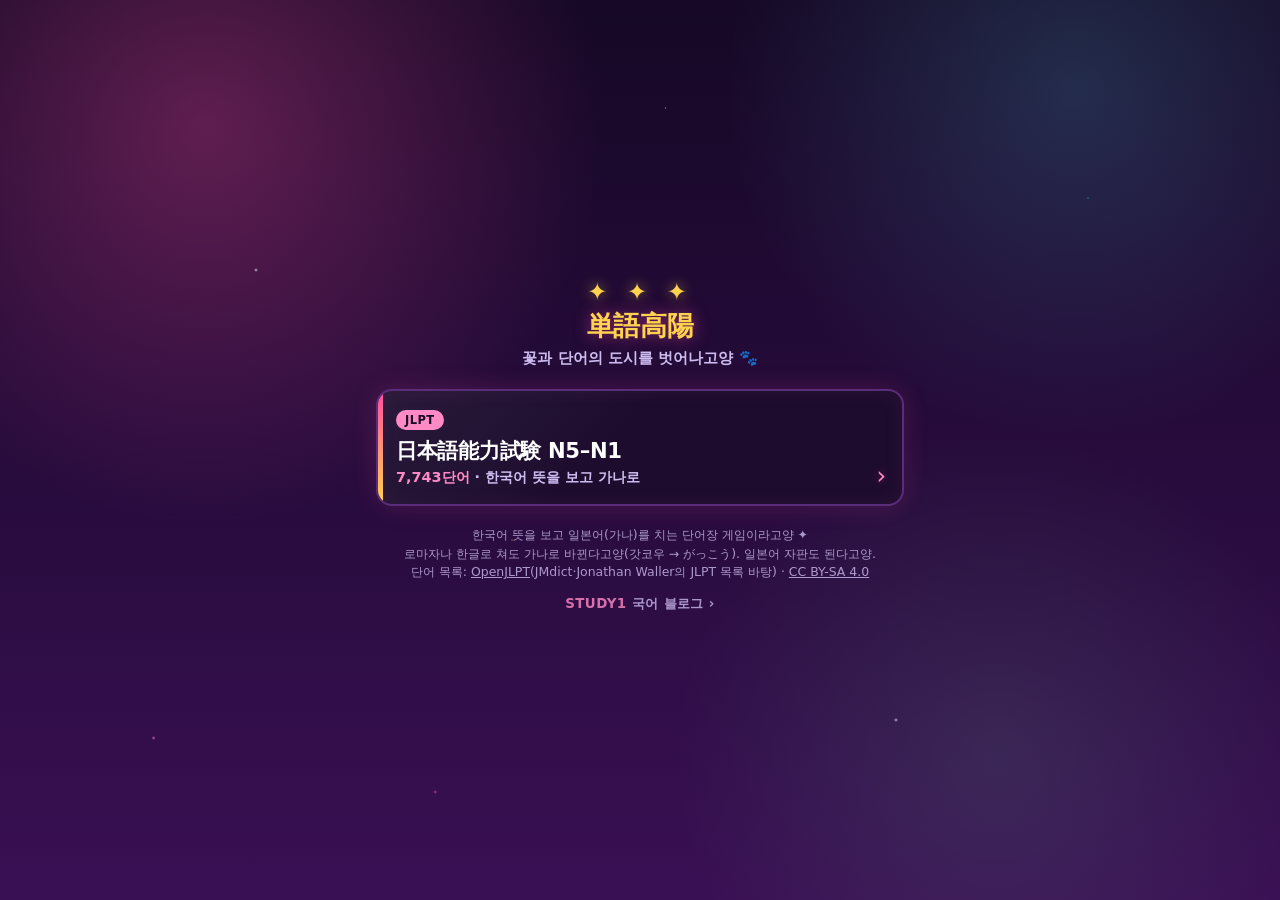
==== index.html @ cb0a9b0e "日本語能力試験: 한글로 친 소리도 가나로(갓코우 → がっこう) Co-Authored-By: Claude Opus 5.5 <noreply@anthropic.com> Claude-Se" ====
<!doctype html>
<html lang="ko">
<head>
<meta charset="utf-8">
<meta name="viewport" content="width=device-width, initial-scale=1, maximum-scale=1, viewport-fit=cover">
<meta name="theme-color" content="#160826">
<title>単語高陽 ✦ 교재 선택</title>
<style>
:root{
  --bg1:#160826; --bg2:#2a0c40; --bg3:#3a1054;
  --ink:#ffffff; --muted:#cdbcef;
  --panel:#1d0c2e; --panel2:#26103a;
  --line:#5a2d7a;
  --pink:#ff4fa3; --pink2:#ff8ac6; --pinkpale:#ffd0e7;
  --cyan:#5ce6ff; --mint:#7cffb2; --gold:#ffd34d; --gold2:#f5b301;
  --radius:16px;
}
*{box-sizing:border-box;-webkit-tap-highlight-color:transparent;}
html,body{height:100%;margin:0;}
body{
  font-family:"Apple SD Gothic Neo","Noto Sans KR","Malgun Gothic",system-ui,sans-serif;
  color:var(--ink);
  /* 한국어는 낱말 단위로 줄을 바꾼다. 없으면 "가리/켜"처럼 낱말 중간에서 끊겨
     폰(390px)에서 해설의 43%가 읽다 걸린다(26.10.08 실측). 칸을 넘칠 만큼 긴 낱말만 쪼갠다. */
  word-break:keep-all;overflow-wrap:break-word;
  background:
    radial-gradient(circle at 16% 14%, rgba(255,79,163,.30), transparent 30%),
    radial-gradient(circle at 84% 10%, rgba(92,230,255,.16), transparent 26%),
    radial-gradient(circle at 78% 84%, rgba(124,255,178,.10), transparent 26%),
    linear-gradient(180deg, var(--bg1) 0%, var(--bg2) 60%, var(--bg3) 100%);
  background-attachment:fixed; overflow-x:hidden; min-height:100dvh;
}
body::before{
  content:"";position:fixed;inset:0;z-index:0;pointer-events:none;
  background-image:
    radial-gradient(2px 2px at 20% 30%,#fff,transparent),
    radial-gradient(2px 2px at 70% 80%,#fff,transparent),
    radial-gradient(1px 1px at 40% 60%,var(--gold),transparent),
    radial-gradient(1px 1px at 85% 22%,var(--cyan),transparent),
    radial-gradient(2px 2px at 12% 82%,var(--pink2),transparent),
    radial-gradient(1px 1px at 52% 12%,#fff,transparent),
    radial-gradient(2px 2px at 34% 88%,var(--pink),transparent);
  opacity:.7;animation:tw 3s steps(2) infinite;
}
@keyframes tw{50%{opacity:.3;}}
.wrap{position:relative;z-index:1;width:min(100%,560px);margin:0 auto;min-height:100dvh;
  display:flex;flex-direction:column;justify-content:center;gap:20px;
  padding:max(28px,env(safe-area-inset-top)) 16px max(28px,env(safe-area-inset-bottom));}
.hero{text-align:center;}
.hero .spark{font-size:1.5rem;letter-spacing:6px;color:var(--gold);
  text-shadow:0 0 14px rgba(255,211,77,.6);}
.hero h1{margin:.25rem 0 .35rem;font-size:1.7rem;line-height:1.18;letter-spacing:-.4px;
  text-shadow:0 0 16px rgba(255,79,163,.5);}
.hero h1 b{color:var(--gold);}
.hero p{margin:0;color:var(--muted);font-size:.95rem;font-weight:600;}
.cards{display:flex;flex-direction:column;gap:15px;}
.card{display:block;text-decoration:none;color:inherit;position:relative;
  border:2px solid var(--line);border-radius:var(--radius);
  background:linear-gradient(135deg,rgba(255,255,255,.06),transparent 45%),var(--panel);
  padding:18px 18px 17px;box-shadow:0 0 26px rgba(255,79,163,.16), inset 0 0 22px rgba(255,138,198,.05);
  transition:transform .15s ease, box-shadow .2s ease, border-color .2s ease;overflow:hidden;}
.card::after{content:"";position:absolute;left:0;top:0;bottom:0;width:5px;}
.card:hover{transform:translateY(-3px);border-color:var(--accent);
  box-shadow:0 8px 30px rgba(0,0,0,.4), 0 0 30px var(--glow);}
.card:active{transform:translateY(0);}
.card .kick{display:inline-block;font-size:.72rem;font-weight:800;letter-spacing:.4px;
  color:#160826;background:var(--accent);padding:3px 9px;border-radius:99px;margin-bottom:9px;}
.card h2{margin:0 0 5px;font-size:1.32rem;line-height:1.15;letter-spacing:-.3px;}
.card .meta{margin:0;color:var(--muted);font-size:.9rem;font-weight:700;}
.card .meta b{color:var(--accent);}
.card .go{position:absolute;right:16px;bottom:14px;font-size:1.5rem;color:var(--accent);
  text-shadow:0 0 10px var(--glow);}
.ksat{--accent:var(--pink2);--glow:rgba(255,79,163,.45);}
.ksat::after{background:linear-gradient(180deg,var(--pink),var(--gold));}
.ebs{--accent:var(--cyan);--glow:rgba(92,230,255,.40);}
.ebs::after{background:linear-gradient(180deg,var(--cyan),var(--mint));}
.gye{--accent:var(--gold);--glow:rgba(255,211,77,.42);}
.gye::after{background:linear-gradient(180deg,var(--gold),var(--pink2));}
.hoe{--accent:var(--mint);--glow:rgba(124,255,178,.42);}
.hoe::after{background:linear-gradient(180deg,var(--mint),var(--cyan));}
.foot{text-align:center;color:var(--muted);font-size:.78rem;opacity:.8;line-height:1.5;}
.foot b{color:var(--pink2);}
.foot .credit{display:block;width:fit-content;margin:4px auto 0;padding:8px 12px;font-size:.84rem;font-weight:800;letter-spacing:.4px;color:inherit;text-decoration:none;}
</style>
</head>
<body>
<div class="wrap">
  <div class="hero">
    <div class="spark">✦ ✦ ✦</div>
    <h1 lang="ja"><b>単語高陽</b></h1>
    <p>꽃과 단어의 도시를 벗어나고양 🐾</p>
  </div>

  <div class="cards">
    <a class="card ksat" href="tangogoyangjlpt.html">
      <span class="kick">JLPT</span>
      <h2 lang="ja">日本語能力試験 N5–N1</h2>
      <p class="meta"><!-- VOCAB_STATS:jlpt:START --><b>7,743단어</b> · 한국어 뜻을 보고 가나로<!-- VOCAB_STATS:jlpt:END --></p>
      <span class="go">›</span>
    </a>
  </div>

  <div class="foot">
    한국어 뜻을 보고 일본어(가나)를 치는 단어장 게임이라고양 ✦<br>
    로마자나 한글로 쳐도 가나로 바뀐다고양(갓코우 → がっこう). 일본어 자판도 된다고양.<br>
    단어 목록: <a href="https://github.com/evanclan/OpenJLPT" target="_blank" rel="noopener" style="color:inherit">OpenJLPT</a>(JMdict·Jonathan Waller의 JLPT 목록 바탕) · <a href="https://creativecommons.org/licenses/by-sa/4.0/" target="_blank" rel="noopener" style="color:inherit">CC BY-SA 4.0</a>
    <a class="credit" href="https://blog.naver.com/study1study" target="_blank" rel="noopener"><b>STUDY1</b> 국어 블로그 ›</a>
  </div>
</div>
</body>
</html>
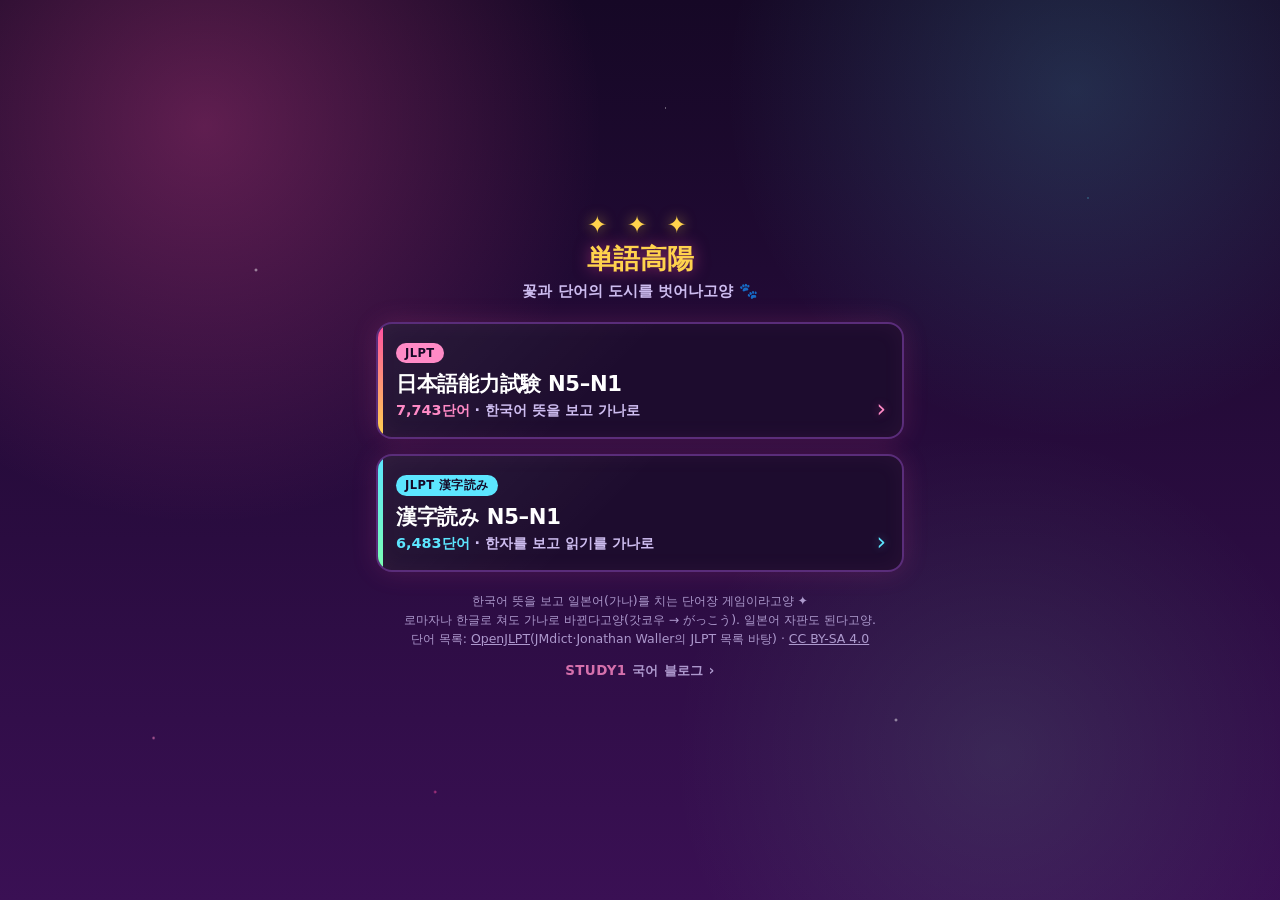
==== commit f689e751: "漢字読み 과정: 한자 보고 읽기(6,483카드), 교재 선택에서 고름, 진도 따로 Co-Authored-By: Claude Opus 5.5 <noreply@anthropic.com" ====
--- a/index.html
+++ b/index.html
@@ -98,6 +98,13 @@
       <p class="meta"><!-- VOCAB_STATS:jlpt:START --><b>7,743단어</b> · 한국어 뜻을 보고 가나로<!-- VOCAB_STATS:jlpt:END --></p>
       <span class="go">›</span>
     </a>
+
+    <a class="card ebs" href="tangogoyangyomi.html">
+      <span class="kick">JLPT 漢字読み</span>
+      <h2 lang="ja">漢字読み N5–N1</h2>
+      <p class="meta"><!-- VOCAB_STATS:yomi:START --><b>6,483단어</b> · 한자를 보고 읽기를 가나로<!-- VOCAB_STATS:yomi:END --></p>
+      <span class="go">›</span>
+    </a>
   </div>
 
   <div class="foot">
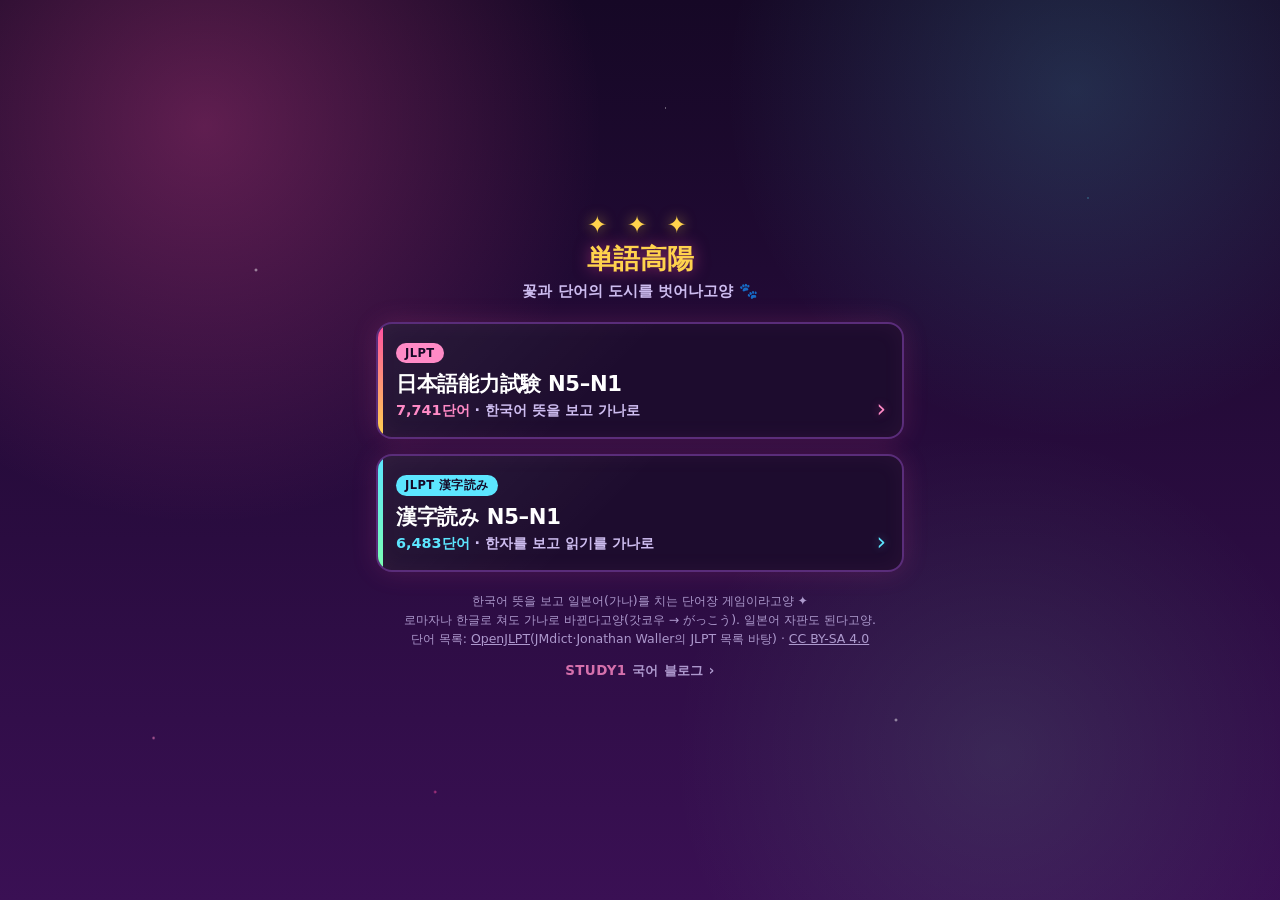
==== commit cd5a65e3: "日本語能力試験·漢字読み: Fable 독립 검수 455카드 반영(카드 번호 잘못 적힌 6건 바로잡음) Co-Authored-By: Claude Opus 5.5 <noreply@ant" ====
--- a/index.html
+++ b/index.html
@@ -95,7 +95,7 @@
     <a class="card ksat" href="tangogoyangjlpt.html">
       <span class="kick">JLPT</span>
       <h2 lang="ja">日本語能力試験 N5–N1</h2>
-      <p class="meta"><!-- VOCAB_STATS:jlpt:START --><b>7,743단어</b> · 한국어 뜻을 보고 가나로<!-- VOCAB_STATS:jlpt:END --></p>
+      <p class="meta"><!-- VOCAB_STATS:jlpt:START --><b>7,741단어</b> · 한국어 뜻을 보고 가나로<!-- VOCAB_STATS:jlpt:END --></p>
       <span class="go">›</span>
     </a>
 
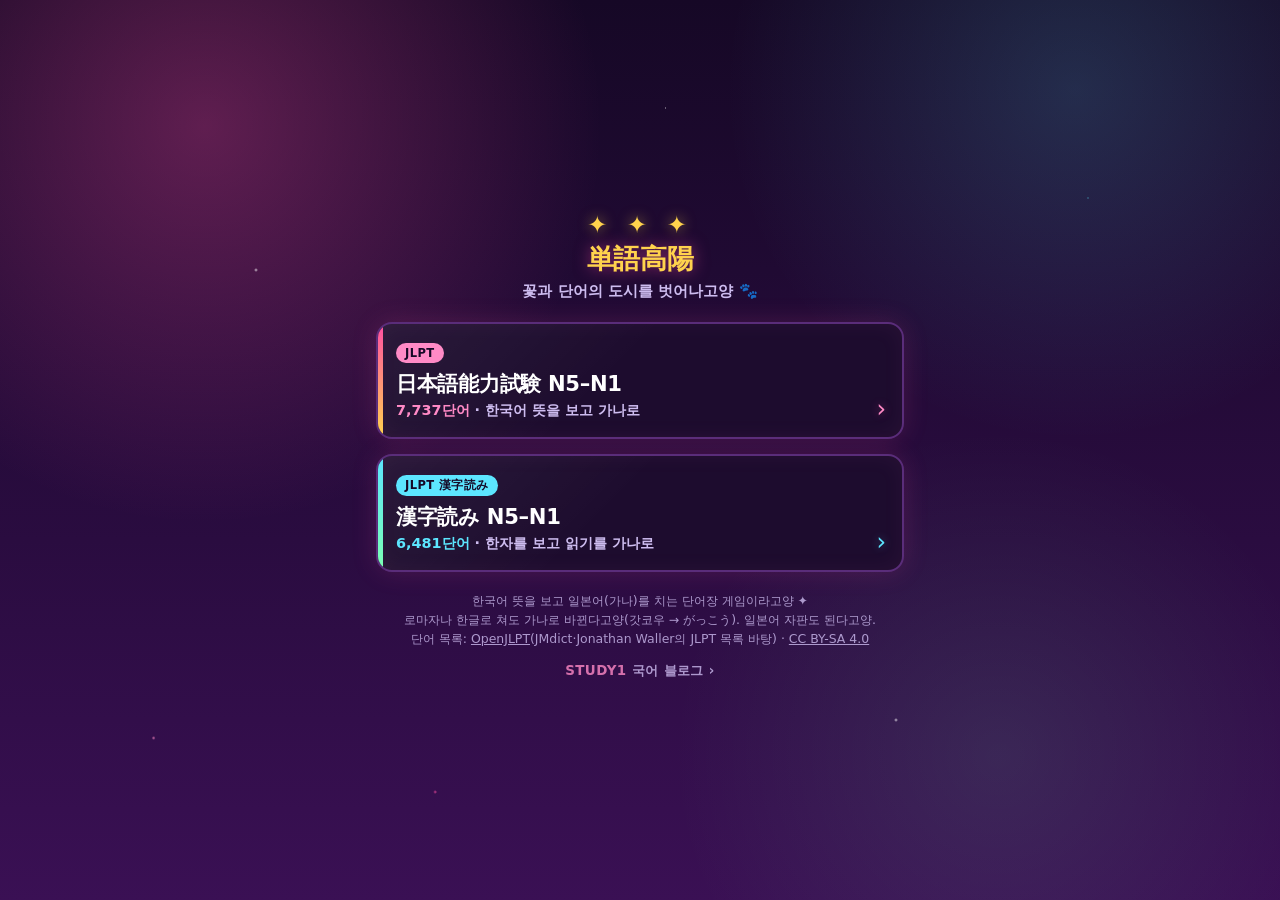
==== commit 3ff284fb: "최종 재검증 반영: 표기 고침으로 생긴 중복 6장 빼기, 否·然も 되살림, 月日·粗 바로잡음 Co-Authored-By: Claude Opus 5.5 <noreply@anthrop" ====
--- a/index.html
+++ b/index.html
@@ -95,14 +95,14 @@
     <a class="card ksat" href="tangogoyangjlpt.html">
       <span class="kick">JLPT</span>
       <h2 lang="ja">日本語能力試験 N5–N1</h2>
-      <p class="meta"><!-- VOCAB_STATS:jlpt:START --><b>7,741단어</b> · 한국어 뜻을 보고 가나로<!-- VOCAB_STATS:jlpt:END --></p>
+      <p class="meta"><!-- VOCAB_STATS:jlpt:START --><b>7,737단어</b> · 한국어 뜻을 보고 가나로<!-- VOCAB_STATS:jlpt:END --></p>
       <span class="go">›</span>
     </a>
 
     <a class="card ebs" href="tangogoyangyomi.html">
       <span class="kick">JLPT 漢字読み</span>
       <h2 lang="ja">漢字読み N5–N1</h2>
-      <p class="meta"><!-- VOCAB_STATS:yomi:START --><b>6,483단어</b> · 한자를 보고 읽기를 가나로<!-- VOCAB_STATS:yomi:END --></p>
+      <p class="meta"><!-- VOCAB_STATS:yomi:START --><b>6,481단어</b> · 한자를 보고 읽기를 가나로<!-- VOCAB_STATS:yomi:END --></p>
       <span class="go">›</span>
     </a>
   </div>
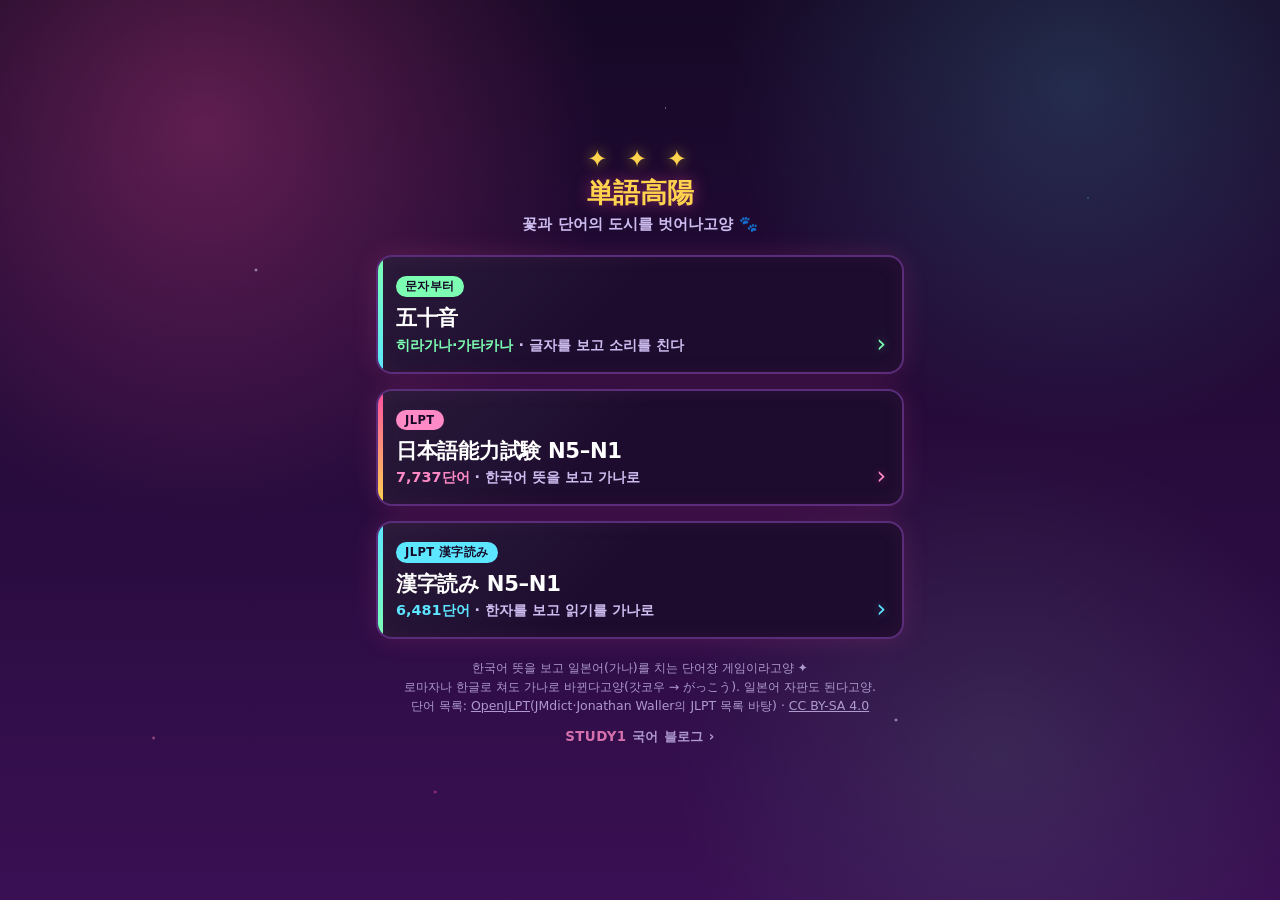
==== commit 634c0687: "五十音(가나 과정): 글자 보고 소리 치기, 히라가나·가타카나 447카드, 교재 선택 맨 앞 / 영신초이 규칙(고양공유) Co-Authored-By: Claude Opus 5.5 " ====
--- a/index.html
+++ b/index.html
@@ -92,6 +92,13 @@
   </div>
 
   <div class="cards">
+    <a class="card hoe" href="tangogoyanggojuon.html">
+      <span class="kick">문자부터</span>
+      <h2 lang="ja">五十音</h2>
+      <p class="meta"><!-- VOCAB_STATS:gojuon:START --><b>히라가나·가타카나</b> · 글자를 보고 소리를 친다<!-- VOCAB_STATS:gojuon:END --></p>
+      <span class="go">›</span>
+    </a>
+
     <a class="card ksat" href="tangogoyangjlpt.html">
       <span class="kick">JLPT</span>
       <h2 lang="ja">日本語能力試験 N5–N1</h2>
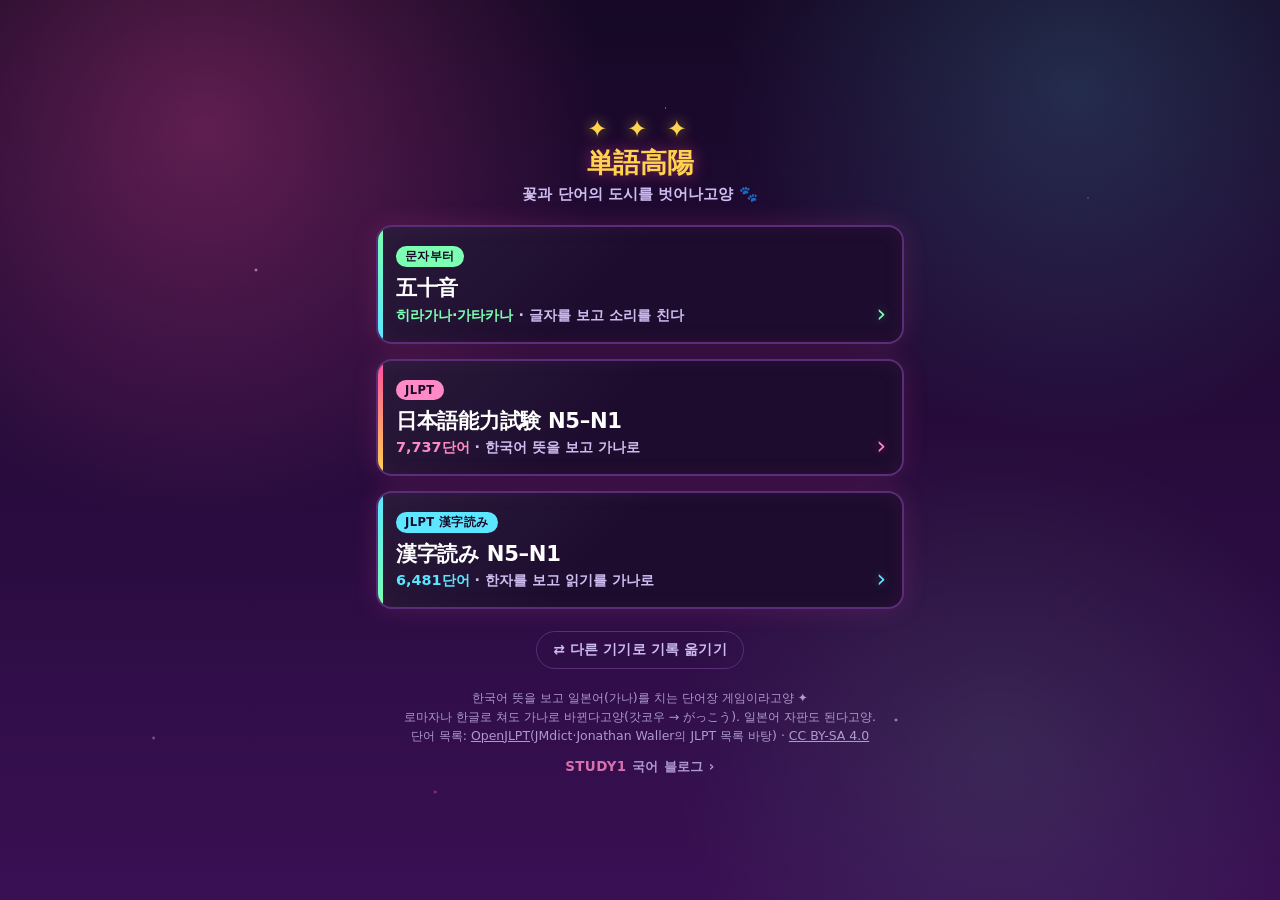
==== commit 829d0980: "교재 선택에 다른 기기로 기록 옮기기(보카고양 것 그대로, 탄고고양 키만) Co-Authored-By: Claude Opus 5.5 <noreply@anthropic.com> Cl" ====
--- a/index.html
+++ b/index.html
@@ -81,6 +81,30 @@
 .foot{text-align:center;color:var(--muted);font-size:.78rem;opacity:.8;line-height:1.5;}
 .foot b{color:var(--pink2);}
 .foot .credit{display:block;width:fit-content;margin:4px auto 0;padding:8px 12px;font-size:.84rem;font-weight:800;letter-spacing:.4px;color:inherit;text-decoration:none;}
+.rt-open{align-self:center;margin:2px auto 0;padding:9px 16px;border:1.5px solid var(--line);border-radius:99px;background:transparent;
+  color:var(--muted);font:inherit;font-size:.86rem;font-weight:800;letter-spacing:.2px;cursor:pointer;}
+.rt-open:hover,.rt-open:focus-visible{border-color:var(--pink2);color:var(--ink);outline:none;}
+body.rt-lock{overflow:hidden;}
+.rt-sheet{position:fixed;inset:0;z-index:20;display:flex;align-items:center;justify-content:center;padding:16px;background:rgba(10,3,18,.72);}
+.rt-sheet[hidden]{display:none;}
+.rt-card{position:relative;width:min(100%,440px);max-height:calc(100dvh - 32px);overflow:auto;border:2px solid var(--line);border-radius:var(--radius);
+  background:var(--panel);padding:20px 18px 16px;box-shadow:0 10px 40px rgba(0,0,0,.5),0 0 26px rgba(255,79,163,.18);word-break:keep-all;}
+.rt-card h2{margin:0 0 8px;font-size:1.2rem;}
+.rt-lead,.rt-note{margin:0 0 14px;color:var(--muted);font-size:.88rem;line-height:1.55;}
+.rt-note{margin:12px 0 0;font-size:.78rem;opacity:.85;}
+.rt-step{display:flex;flex-direction:column;gap:7px;margin-bottom:14px;}
+.rt-step b{font-size:.9rem;color:var(--pink2);}
+.rt-step small{color:var(--muted);font-size:.78rem;line-height:1.45;}
+.rt-btn{display:block;width:100%;padding:12px 14px;border:2px solid var(--pink2);border-radius:12px;background:rgba(255,79,163,.14);
+  color:var(--ink);font:inherit;font-size:.95rem;font-weight:800;text-align:center;cursor:pointer;}
+.rt-btn:hover,.rt-btn:focus-visible{background:rgba(255,79,163,.26);outline:none;}
+.rt-btn.ghost{border-color:var(--line);background:transparent;color:var(--muted);}
+.rt-x{position:absolute;top:8px;right:10px;width:36px;height:36px;border:0;background:transparent;color:var(--muted);font-size:1.5rem;line-height:1;cursor:pointer;}
+.rt-status{min-height:1.2em;margin:4px 0 0;font-size:.88rem;line-height:1.5;}
+.rt-status.ok{color:var(--mint);}
+.rt-status.bad{color:var(--gold);}
+.rt-confirm{display:flex;gap:8px;margin-top:10px;}
+.rt-confirm[hidden]{display:none;}
 </style>
 </head>
 <body>
@@ -114,6 +138,33 @@
     </a>
   </div>
 
+  <!-- RECORD_TRANSFER_UI_START -->
+<button class="rt-open" id="rtOpen" type="button">⇄ 다른 기기로 기록 옮기기</button>
+  <div class="rt-sheet" id="rtSheet" hidden role="dialog" aria-modal="true" aria-labelledby="rtTitle">
+    <div class="rt-card">
+      <button class="rt-x" id="rtClose" type="button" aria-label="닫기">×</button>
+      <h2 id="rtTitle">기록 옮기기</h2>
+      <p class="rt-lead">진도·모아둔 카드는 이 기기의 이 브라우저에만 저장된다고양. 다른 기기에서 이어 하려면 파일로 옮기라고양.</p>
+      <div class="rt-step">
+        <b>① 지금 기기에서</b>
+        <button class="rt-btn" id="rtMake" type="button">기록 파일 만들기</button>
+        <small>카톡 ‘나와의 채팅’처럼 다른 기기에서 열 수 있는 곳으로 보내라고양.</small>
+      </div>
+      <div class="rt-step">
+        <b>② 다른 기기에서</b>
+        <label class="rt-btn" for="rtFile">기록 파일 열기</label>
+        <input id="rtFile" type="file" accept=".json,application/json,text/plain" hidden>
+        <small>덮어쓰지 않고 합친다고양. 두 기기에서 한 것이 다 남는다고양.</small>
+      </div>
+      <p class="rt-status" id="rtStatus" aria-live="polite"></p>
+      <div class="rt-confirm" id="rtConfirm" hidden>
+        <button class="rt-btn" id="rtMerge" type="button">합치기</button>
+        <button class="rt-btn ghost" id="rtCancel" type="button">그만두기</button>
+      </div>
+      <p class="rt-note">카톡 안에서 연 화면과 사파리·크롬은 같은 폰이어도 기록이 따로라고양.</p>
+    </div>
+  </div>
+
   <div class="foot">
     한국어 뜻을 보고 일본어(가나)를 치는 단어장 게임이라고양 ✦<br>
     로마자나 한글로 쳐도 가나로 바뀐다고양(갓코우 → がっこう). 일본어 자판도 된다고양.<br>
@@ -121,5 +172,199 @@
     <a class="credit" href="https://blog.naver.com/study1study" target="_blank" rel="noopener"><b>STUDY1</b> 국어 블로그 ›</a>
   </div>
 </div>
+<script id="record-transfer">
+/* RECORD_TRANSFER_START */
+var RT_CONFIG={"game": "탄고고양", "app": "tangogoyang-records", "prefix": "tangogoyang-", "skip": [], "target": "index.html", "kinds": {"progress": "^tangogoyang-(kana-|yomi-)?seoul-v1$", "saved": "-saved-cards-v1$", "learned": "^tangogoyang-(kana-|yomi-)?learned-words-v1$", "missed": "^tangogoyang-(kana-|yomi-)?missed-words-v1$", "milestone": "^tangogoyang-(kana-|yomi-)?milestone-v1$", "paceMeta": "^tangogoyang-(kana-|yomi-)?pace-meta-", "pace": "^tangogoyang-(kana-|yomi-)?pace-"}};
+/* 기록 옮기기(26.11.04 영신 "1번이면 충분해!"): 이 기기의 기록을 파일로 내보내고, 다른 기기에서 그 파일을 합친다.
+   합치기는 아무것도 지우지 않는다. 어느 기기에서 한 것이든 남고, 같은 파일을 두 번 합쳐도 그대로다.
+   보카고양(esqsoy/vocagoyang 공개 index, 26.11.06)에서 그대로 가져왔다(영신 "보카고양으로부터 받아옴 돼"). 바꾼 것은 RT_CONFIG뿐:
+   탄고고양은 'tangogoyang-' 키(五十音 kana-·漢字読み yomi-)를 쓴다. 같은 주소의 보카고양 'goyang-' 기록은 건드리지 않는다. 세트 도장은 없다. */
+var RT_CFG=typeof RT_CONFIG!=='undefined'?RT_CONFIG:require('./config.json');
+var RT_APP=RT_CFG.app,RT_VERSION=1,RT_PREFIX=RT_CFG.prefix,RT_GAME=RT_CFG.game;
+var RT_SKIP=RT_CFG.skip||[];                // 검사용 키 등 옮기지 않는 것
+var RT_KINDS=Object.keys(RT_CFG.kinds||{}).map(kind=>[kind,new RegExp(RT_CFG.kinds[kind])]);   // 위에서부터 처음 맞는 종류
+var RT_PACE_KEEP=600;                       // pace 런타임의 paceKeep과 같다
+
+function rtWanted(k){return typeof k==='string'&&k.startsWith(RT_PREFIX)&&!RT_SKIP.includes(k);}
+function rtCollect(store){
+  const data={};
+  for(let i=0;i<store.length;i++){const k=store.key(i);if(!rtWanted(k))continue;const v=store.getItem(k);if(typeof v==='string')data[k]=v;}
+  return data;
+}
+function rtPack(data,now){return {app:RT_APP,v:RT_VERSION,exportedAt:new Date(now).toISOString(),data};}
+function rtParse(text){
+  let o;try{o=JSON.parse(text);}catch(e){throw new Error('파일이 깨졌다고양. 내보낸 파일을 그대로 골라 달라고양.');}
+  if(!o||typeof o!=='object'||o.app!==RT_APP||!o.data||typeof o.data!=='object'||Array.isArray(o.data))throw new Error(RT_GAME+' 기록 파일이 아니라고양.');
+  if(!(Number(o.v)>=1))throw new Error(RT_GAME+' 기록 파일이 아니라고양.');
+  if(Number(o.v)>RT_VERSION)throw new Error('더 새 판에서 만든 파일이라고양. 이 화면을 새로고침하고 다시 해 보라고양.');
+  const data={};Object.keys(o.data).forEach(k=>{if(rtWanted(k)&&typeof o.data[k]==='string')data[k]=o.data[k];});
+  return {exportedAt:typeof o.exportedAt==='string'?o.exportedAt:'',data};
+}
+
+function rtJson(s){if(typeof s!=='string')return undefined;try{return JSON.parse(s);}catch(e){return undefined;}}
+function rtObj(v){return v&&typeof v==='object'&&!Array.isArray(v)?v:null;}
+function rtKind(k){
+  for(const [kind,re] of RT_KINDS)if(RT_MERGE[kind]&&re.test(k))return kind;
+  return 'keep';                              // 설정·이어하기 자리 등: 이 기기에 없을 때만 가져온다
+}
+/* 종류마다 합친다. 반환값: {value: 새 문자열(바뀌지 않으면 null), n: 늘어난 개수} */
+var RT_MERGE={
+  // 진도 {묶음: {연습: {completed, bestMs…}}}: 한쪽이라도 클리어했으면 클리어. 둘 다면 이 기기 것을 두고 최고 시간만 더 빠른 쪽으로.
+  progress(a,b){
+    const L=rtObj(rtJson(a))||{},I=rtObj(rtJson(b));if(!I)return {value:null,n:0};
+    let n=0,changed=false;
+    Object.keys(I).forEach(lid=>{const ib=rtObj(I[lid]);if(!ib)return;
+      Object.keys(ib).forEach(t=>{const r=rtObj(ib[t]);if(!r)return;
+        const lb=rtObj(L[lid])||(L[lid]={}),cur=rtObj(lb[t]);
+        if(!cur){lb[t]=r;changed=true;if(r.completed)n++;return;}
+        if(!cur.completed&&r.completed){lb[t]=r;changed=true;n++;return;}
+        if(cur.completed&&r.completed&&Number(r.bestMs)>0&&!(Number(cur.bestMs)>0&&Number(cur.bestMs)<=Number(r.bestMs))){cur.bestMs=Number(r.bestMs);changed=true;}
+      });});
+    return {value:changed?JSON.stringify(L):null,n};
+  },
+  // 모아둔 카드 [{id, addedAt}]: 양쪽에 담은 카드를 다 남긴다. 이 기기 순서를 두고 새 카드는 담은 순서대로 뒤에.
+  saved(a,b){
+    const list=r=>Array.isArray(r)?r.filter(x=>x&&typeof x.id==='string'):[];
+    const L=list(rtJson(a)),I=list(rtJson(b)),at=new Map(L.map(x=>[x.id,x]));
+    let n=0,changed=false;
+    I.slice().sort((x,y)=>(Number(x.addedAt)||0)-(Number(y.addedAt)||0)).forEach(x=>{
+      const cur=at.get(x.id),t=Number(x.addedAt)||0;
+      if(!cur){const r={id:x.id,addedAt:t};L.push(r);at.set(x.id,r);n++;changed=true;}
+      else if(t>0&&!(Number(cur.addedAt)>0&&Number(cur.addedAt)<=t)){cur.addedAt=t;changed=true;}
+    });
+    return {value:changed?JSON.stringify(L):null,n};
+  },
+  // 익힌 단어 {교재: [표제어…]}: 교재마다 합집합(이 기기 순서 먼저). 교재를 열면 진도로 다시 맞춘다.
+  learned(a,b){
+    const L=rtObj(rtJson(a))||{},I=rtObj(rtJson(b));if(!I)return {value:null,n:0};
+    let changed=false;
+    Object.keys(I).forEach(c=>{if(!Array.isArray(I[c]))return;const cur=Array.isArray(L[c])?L[c]:(L[c]=[]),has=new Set(cur);
+      I[c].forEach(k=>{if(typeof k==='string'&&k&&!has.has(k)){has.add(k);cur.push(k);changed=true;}});});
+    return {value:changed?JSON.stringify(L):null,n:0};
+  },
+  // 틀렸던 단어 {표제어: 횟수}: 더 큰 쪽. 더하면 같은 파일을 두 번 합칠 때 부풀어 오른다.
+  missed(a,b){
+    const L=rtObj(rtJson(a))||{},I=rtObj(rtJson(b));if(!I)return {value:null,n:0};
+    let changed=false;
+    Object.keys(I).forEach(k=>{const v=Number(I[k])||0;if(v>(Number(L[k])||0)){L[k]=v;changed=true;}});
+    return {value:changed?JSON.stringify(L):null,n:0};
+  },
+  // 돌파 축하 {seen}: 더 큰 쪽(이미 본 축하를 다시 띄우지 않는다).
+  milestone(a,b){
+    const l=Number(rtObj(rtJson(a))?.seen)||0,i=Number(rtObj(rtJson(b))?.seen)||0;
+    return {value:i>l?JSON.stringify({seen:i}):null,n:0};
+  },
+  // 세트 도장 {세트: 받은 때}: 어느 쪽에서든 받은 도장은 남긴다. 둘 다 있으면 이 기기 것.
+  stamps(a,b){
+    const L=rtObj(rtJson(a)),I=rtObj(rtJson(b));if(!I)return {value:null,n:0};
+    const out=L||{};let n=0,changed=!L&&Object.keys(I).length>0;
+    Object.keys(I).forEach(k=>{if(!Object.prototype.hasOwnProperty.call(out,k)){out[k]=Number(I[k])||0;n++;changed=true;}});
+    return {value:changed?JSON.stringify(out):null,n};
+  },
+  // 진행 속도 기록 [{at, ms, u, k}]: 합쳐서 시간순, 최근 600판.
+  pace(a,b){
+    const list=r=>Array.isArray(r)?r.filter(x=>x&&Number(x.at)>0):[];
+    const L=list(rtJson(a)),I=list(rtJson(b)),key=x=>x.at+'|'+x.ms,seen=new Set(L.map(key));
+    const add=I.filter(x=>!seen.has(key(x)));if(!add.length)return {value:null,n:0};
+    const all=L.concat(add).sort((x,y)=>x.at-y.at).slice(-RT_PACE_KEEP);
+    return {value:JSON.stringify(all),n:0};
+  },
+  // 진행 속도 메타 {total, target…}: 판 수는 큰 쪽, 나머지는 이 기기에 없을 때만.
+  paceMeta(a,b){
+    const L=rtObj(rtJson(a))||{},I=rtObj(rtJson(b));if(!I)return {value:null,n:0};
+    let changed=false;
+    Object.keys(I).forEach(k=>{
+      if(k==='total'){const v=Number(I.total);if(Number.isFinite(v)&&!(Number.isFinite(Number(L.total))&&Number(L.total)>=v)){L.total=v;changed=true;}}
+      else if(!Object.prototype.hasOwnProperty.call(L,k)){L[k]=I[k];changed=true;}
+    });
+    return {value:changed?JSON.stringify(L):null,n:0};
+  },
+  keep(a,b){return {value:a==null&&typeof b==='string'?b:null,n:0};}
+};
+/* local·incoming: {키: 문자열}. 반환: {writes: {키: 새 문자열}, summary: {exercises, saved, stamps}} */
+function rtMerge(local,incoming){
+  const writes={},summary={exercises:0,saved:0,stamps:0};
+  Object.keys(incoming||{}).forEach(k=>{
+    if(!rtWanted(k)||typeof incoming[k]!=='string')return;
+    const kind=rtKind(k),a=Object.prototype.hasOwnProperty.call(local,k)?local[k]:null;
+    const r=a==null&&kind!=='keep'?{value:incoming[k],n:RT_COUNT[kind]?RT_COUNT[kind](incoming[k]):0}:RT_MERGE[kind](a,incoming[k]);
+    if(r.value!=null&&r.value!==a)writes[k]=r.value;
+    if(kind==='progress')summary.exercises+=r.n;else if(kind==='saved')summary.saved+=r.n;else if(kind==='stamps')summary.stamps+=r.n;
+  });
+  return {writes,summary};
+}
+/* 이 기기에 그 키가 아예 없을 때 가져오는 개수 */
+var RT_COUNT={
+  progress(s){let n=0;const o=rtObj(rtJson(s))||{};Object.values(o).forEach(b=>{if(rtObj(b))Object.values(b).forEach(r=>{if(rtObj(r)?.completed)n++;});});return n;},
+  saved(s){const r=rtJson(s);return Array.isArray(r)?r.filter(x=>x&&typeof x.id==='string').length:0;},
+  stamps(s){const o=rtObj(rtJson(s));return o?Object.keys(o).length:0;}
+};
+(function(){
+  const $=id=>document.getElementById(id);
+  const sheet=$('rtSheet'),status=$('rtStatus'),file=$('rtFile'),confirmBox=$('rtConfirm');
+  if(!sheet)return;
+  let pending=null;
+  function say(text,kind){status.textContent=text;status.className='rt-status'+(kind?' '+kind:'');}
+  function open(){sheet.hidden=false;document.body.classList.add('rt-lock');say('');confirmBox.hidden=true;pending=null;$('rtMake').focus();}
+  function close(){sheet.hidden=true;document.body.classList.remove('rt-lock');pending=null;if(location.hash==='#records')history.replaceState(null,'',location.pathname+location.search);}
+  function store(){try{return window.localStorage;}catch(e){return null;}}
+  function today(){const d=new Date(),p=n=>String(n).padStart(2,'0');return d.getFullYear()+'-'+p(d.getMonth()+1)+'-'+p(d.getDate());}
+  $('rtOpen').addEventListener('click',open);
+  $('rtClose').addEventListener('click',close);
+  sheet.addEventListener('click',e=>{if(e.target===sheet)close();});
+  document.addEventListener('keydown',e=>{if(e.key==='Escape'&&!sheet.hidden)close();});
+  if(location.hash==='#records')open();
+
+  // ① 기록 파일 만들기: 폰이면 공유 시트(카톡 '나와의 채팅' 등), 아니면 파일로 저장.
+  $('rtMake').addEventListener('click',async()=>{
+    const s=store();if(!s){say('이 브라우저는 기록을 저장하지 못한다고양.','bad');return;}
+    const data=rtCollect(s);
+    if(!Object.keys(data).length){say('아직 옮길 기록이 없다고양. 한 판이라도 하고 오라고양.','bad');return;}
+    const text=JSON.stringify(rtPack(data,Date.now())),name=RT_GAME+'-기록-'+today()+'.json';
+    const blob=new Blob([text],{type:'application/json'});
+    try{
+      const f=new File([blob],name,{type:'application/json'});
+      if(navigator.canShare&&navigator.canShare({files:[f]})&&matchMedia('(pointer:coarse)').matches){
+        await navigator.share({files:[f],title:RT_GAME+' 기록'});
+        say('보냈다고양. 다른 기기에서 그 파일을 열면 된다고양.','ok');return;
+      }
+    }catch(e){if(e&&e.name==='AbortError'){say('');return;}}
+    const a=document.createElement('a');a.href=URL.createObjectURL(blob);a.download=name;document.body.appendChild(a);a.click();
+    setTimeout(()=>{URL.revokeObjectURL(a.href);a.remove();},1000);
+    say('‘'+name+'’을 저장했다고양. 이 파일을 다른 기기로 보내라고양.','ok');
+  });
+
+  // ② 기록 파일 열기: 읽고, 무엇이 늘어나는지 보여 준 뒤 합친다.
+  file.addEventListener('change',()=>{
+    const f=file.files&&file.files[0];file.value='';if(!f)return;
+    const s=store();if(!s){say('이 브라우저는 기록을 저장하지 못한다고양.','bad');return;}
+    const r=new FileReader();
+    r.onerror=()=>say('파일을 못 읽었다고양.','bad');
+    r.onload=()=>{
+      let got;try{got=rtParse(String(r.result||''));}catch(e){say(e.message,'bad');confirmBox.hidden=true;return;}
+      const m=rtMerge(rtCollect(s),got.data),keys=Object.keys(m.writes);
+      if(!keys.length){say('이미 이 기기에 다 있는 기록이라고양. 합칠 게 없다고양.','ok');confirmBox.hidden=true;return;}
+      pending=m;
+      const parts=[];
+      if(m.summary.exercises)parts.push('클리어한 연습 '+m.summary.exercises+'개');
+      if(m.summary.stamps)parts.push('세트 도장 '+m.summary.stamps+'개');
+      if(m.summary.saved)parts.push('모아둔 카드 '+m.summary.saved+'장');
+      say((parts.length?parts.join(' · ')+'이 늘어난다고양.':'자잘한 기록이 더해진다고양.')+' 이 기기 기록은 지우지 않고 합친다고양.');
+      confirmBox.hidden=false;$('rtMerge').focus();
+    };
+    r.readAsText(f);
+  });
+  $('rtMerge').addEventListener('click',()=>{
+    const s=store();if(!pending||!s)return;
+    const w=pending.writes;
+    try{Object.keys(w).forEach(k=>s.setItem(k,w[k]));}
+    catch(e){say('저장 공간이 모자라서 다 못 합쳤다고양. 브라우저 저장 공간을 확인하라고양.','bad');return;}
+    pending=null;confirmBox.hidden=true;
+    say('합쳤다고양! 이제 교재를 열면 이어서 할 수 있다고양. 다른 탭에 게임이 열려 있으면 새로고침하라고양.','ok');
+  });
+  $('rtCancel').addEventListener('click',()=>{pending=null;confirmBox.hidden=true;say('안 합쳤다고양.');});
+})();
+/* RECORD_TRANSFER_END */
+</script>
 </body>
 </html>
